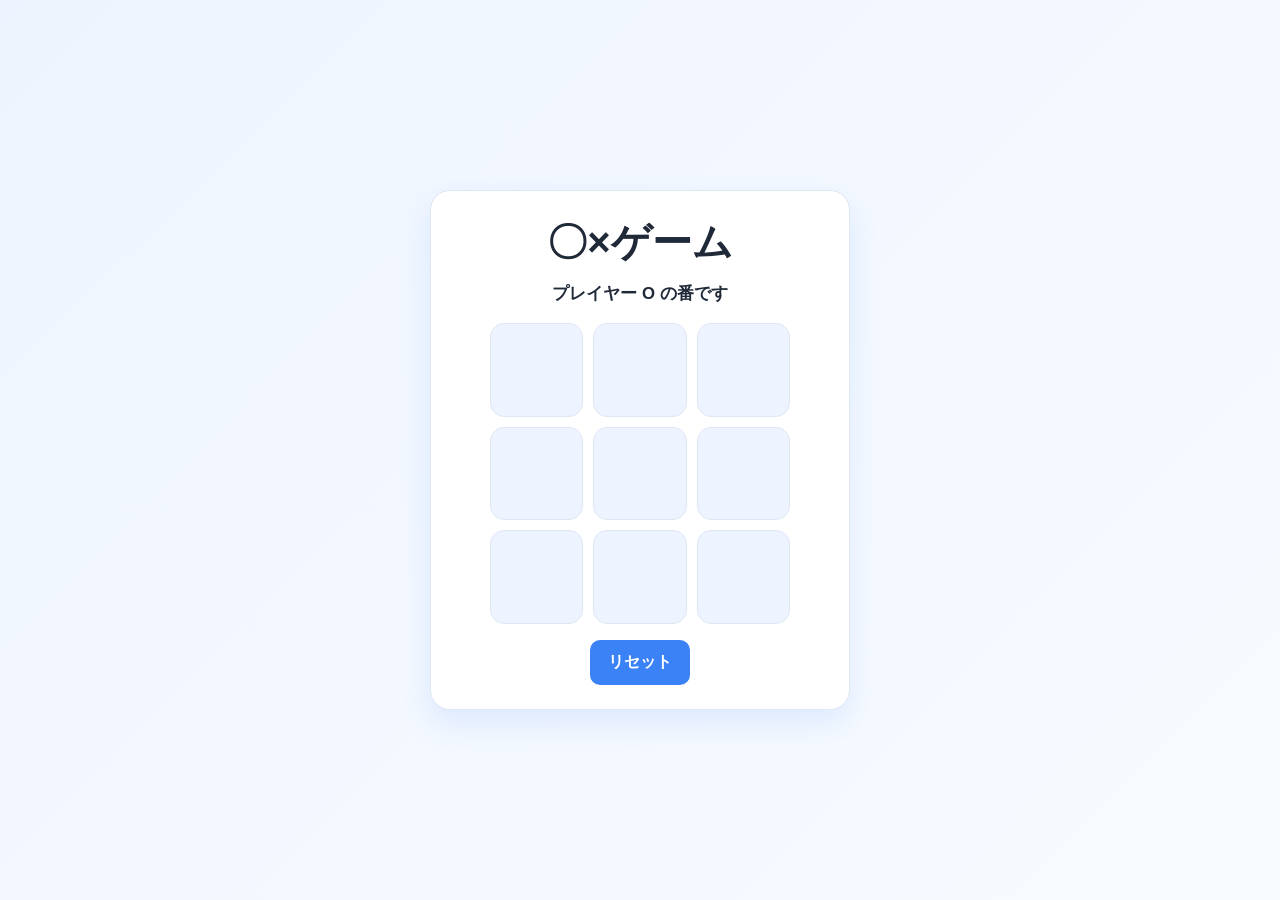
==== src/index.html @ 6eb696a5 "Improve accessibility: add aria-live to status; prepare for keyboard support" ====
<!doctype html>
<html lang="ja">
<head>
  <meta charset="UTF-8" />
  <meta name="viewport" content="width=device-width, initial-scale=1.0" />
  <title>〇×ゲーム</title>
  <link rel="stylesheet" href="./style.css" />
</head>
<body>
  <main class="game">
    <h1>〇×ゲーム</h1>
    <!-- aria-live でスクリーンリーダーに通知されるようにします -->
    <p id="status" class="status" role="status" aria-live="polite">プレイヤー O の番です</p>

    <div id="board" class="board" role="grid" aria-label="3×3のマス">
      <button class="cell" data-index="0" aria-label="1つ目のマス"></button>
      <button class="cell" data-index="1" aria-label="2つ目のマス"></button>
      <button class="cell" data-index="2" aria-label="3つ目のマス"></button>
      <button class="cell" data-index="3" aria-label="4つ目のマス"></button>
      <button class="cell" data-index="4" aria-label="5つ目のマス"></button>
      <button class="cell" data-index="5" aria-label="6つ目のマス"></button>
      <button class="cell" data-index="6" aria-label="7つ目のマス"></button>
      <button class="cell" data-index="7" aria-label="8つ目のマス"></button>
      <button class="cell" data-index="8" aria-label="9つ目のマス"></button>
    </div>

    <button id="reset" class="reset-btn">リセット</button>
  </main>

  <script src="./script.js"></script>
</body>
</html>
---- src/style.css ----
:root {
  --bg: #f5f7fb;
  --panel: #ffffff;
  --line: #dfe7f3;
  --text: #1f2937;
  --primary: #3b82f6;
  --primary-dark: #2563eb;
  --o-color: #ff6b6b;
  --x-color: #4dabf7;
  --empty: #eef4ff;
}

* {
  box-sizing: border-box;
}

body {
  margin: 0;
  min-height: 100vh;
  display: grid;
  place-items: center;
  background: linear-gradient(135deg, #eef4ff, #f8fbff);
  font-family: "Segoe UI", "Yu Gothic", sans-serif;
  color: var(--text);
}

.game {
  width: min(90vw, 420px);
  padding: 24px 20px;
  background: var(--panel);
  border: 1px solid var(--line);
  border-radius: 20px;
  box-shadow: 0 14px 30px rgba(59, 130, 246, 0.12);
  text-align: center;
}

h1 {
  margin: 0 0 12px;
  font-size: clamp(2rem, 5vw, 2.5rem);
}

.status {
  margin: 0 0 18px;
  font-size: 1.05rem;
  font-weight: 600;
}

.board {
  display: grid;
  grid-template-columns: repeat(3, minmax(80px, 1fr));
  gap: 10px;
  margin: 0 auto 16px;
  width: min(100%, 300px);
}

.cell {
  width: 100%;
  aspect-ratio: 1;
  font-size: clamp(2rem, 6vw, 3rem);
  font-weight: 700;
  border: 1px solid var(--line);
  border-radius: 14px;
  background: var(--empty);
  color: var(--text);
  cursor: pointer;
  transition: transform 0.15s ease, box-shadow 0.15s ease, border-color 0.15s ease;
}

.cell:hover:not(:disabled) {
  transform: translateY(-2px);
  border-color: var(--primary);
  box-shadow: 0 6px 12px rgba(59, 130, 246, 0.12);
}

.cell:disabled {
  cursor: default;
}

.cell.o {
  color: var(--o-color);
}

.cell.x {
  color: var(--x-color);
}

.reset-btn {
  padding: 12px 18px;
  border: none;
  border-radius: 10px;
  background: var(--primary);
  color: white;
  font-size: 1rem;
  font-weight: 600;
  cursor: pointer;
  transition: background 0.2s ease, transform 0.15s ease;
}

.reset-btn:hover {
  background: var(--primary-dark);
  transform: translateY(-1px);
}
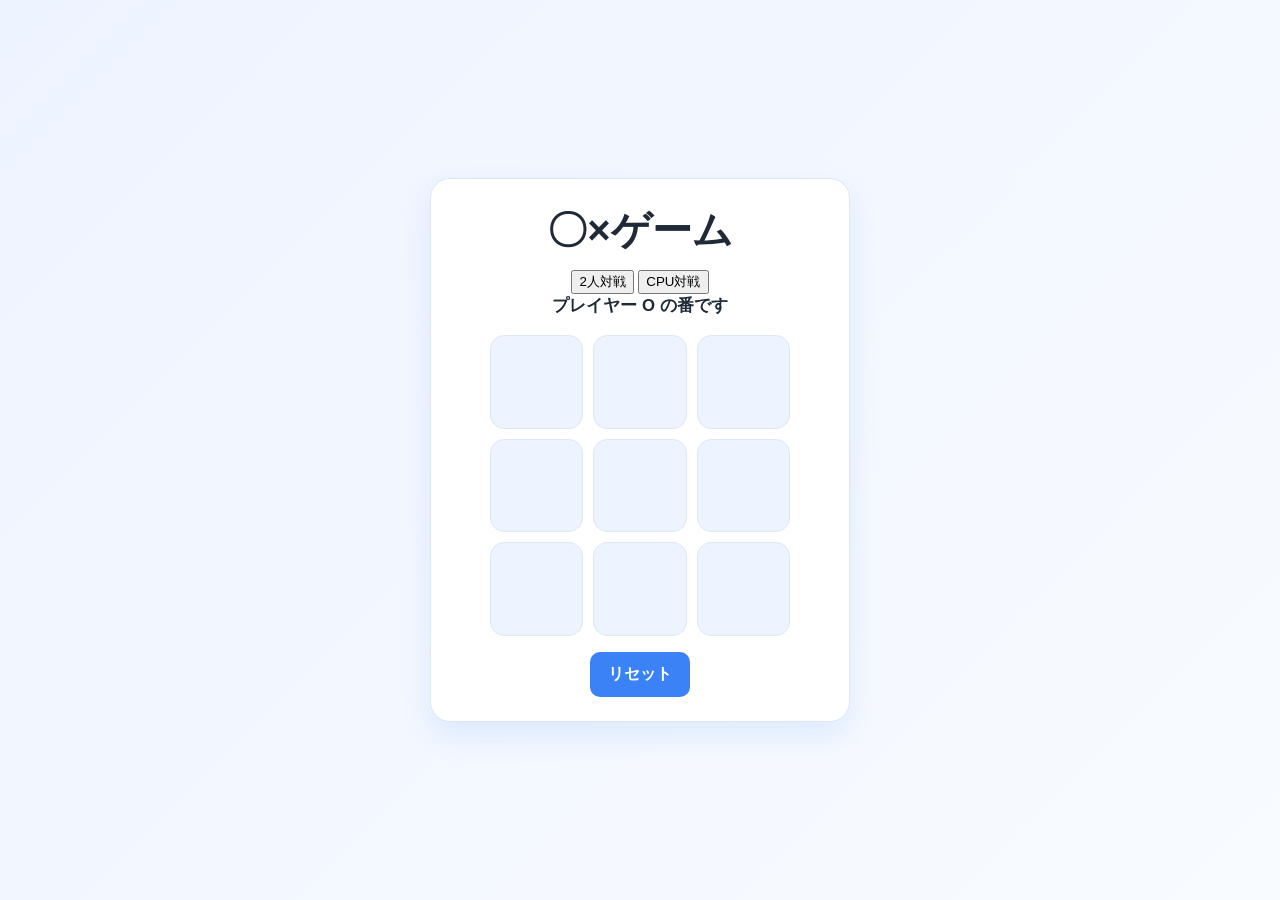
==== commit 768bfd82: "Add CPU mode toggle and improved game controls for Tic-Tac-Toe" ====
--- a/src/index.html
+++ b/src/index.html
@@ -9,22 +9,27 @@
 <body>
   <main class="game">
     <h1>〇×ゲーム</h1>
-    <!-- aria-live でスクリーンリーダーに通知されるようにします -->
+
+    <div class="mode-switch" aria-label="対戦モード選択">
+      <button class="mode-btn active" data-mode="pvp" type="button">2人対戦</button>
+      <button class="mode-btn" data-mode="cpu" type="button">CPU対戦</button>
+    </div>
+
     <p id="status" class="status" role="status" aria-live="polite">プレイヤー O の番です</p>
 
     <div id="board" class="board" role="grid" aria-label="3×3のマス">
-      <button class="cell" data-index="0" aria-label="1つ目のマス"></button>
-      <button class="cell" data-index="1" aria-label="2つ目のマス"></button>
-      <button class="cell" data-index="2" aria-label="3つ目のマス"></button>
-      <button class="cell" data-index="3" aria-label="4つ目のマス"></button>
-      <button class="cell" data-index="4" aria-label="5つ目のマス"></button>
-      <button class="cell" data-index="5" aria-label="6つ目のマス"></button>
-      <button class="cell" data-index="6" aria-label="7つ目のマス"></button>
-      <button class="cell" data-index="7" aria-label="8つ目のマス"></button>
-      <button class="cell" data-index="8" aria-label="9つ目のマス"></button>
+      <button class="cell" data-index="0" aria-label="1つ目のマス" type="button"></button>
+      <button class="cell" data-index="1" aria-label="2つ目のマス" type="button"></button>
+      <button class="cell" data-index="2" aria-label="3つ目のマス" type="button"></button>
+      <button class="cell" data-index="3" aria-label="4つ目のマス" type="button"></button>
+      <button class="cell" data-index="4" aria-label="5つ目のマス" type="button"></button>
+      <button class="cell" data-index="5" aria-label="6つ目のマス" type="button"></button>
+      <button class="cell" data-index="6" aria-label="7つ目のマス" type="button"></button>
+      <button class="cell" data-index="7" aria-label="8つ目のマス" type="button"></button>
+      <button class="cell" data-index="8" aria-label="9つ目のマス" type="button"></button>
     </div>
 
-    <button id="reset" class="reset-btn">リセット</button>
+    <button id="reset" class="reset-btn" type="button">リセット</button>
   </main>
 
   <script src="./script.js"></script>
--- a/src/style.css
+++ b/src/style.css
@@ -66,6 +66,12 @@
   transition: transform 0.15s ease, box-shadow 0.15s ease, border-color 0.15s ease;
 }
 
+/* フォーカスの可視化: キーボードユーザーが現在どのセルにフォーカスしているか分かるようにする */
+.cell:focus {
+  outline: 3px solid rgba(59,130,246,0.18);
+  outline-offset: 3px;
+}
+
 .cell:hover:not(:disabled) {
   transform: translateY(-2px);
   border-color: var(--primary);
@@ -84,6 +90,13 @@
   color: var(--x-color);
 }
 
+/* 勝利パターンの強調表示 */
+.cell.win {
+  background: linear-gradient(180deg, rgba(255,255,255,0.02), rgba(59,130,246,0.06));
+  border-color: var(--primary);
+  box-shadow: 0 8px 18px rgba(59,130,246,0.14);
+}
+
 .reset-btn {
   padding: 12px 18px;
   border: none;
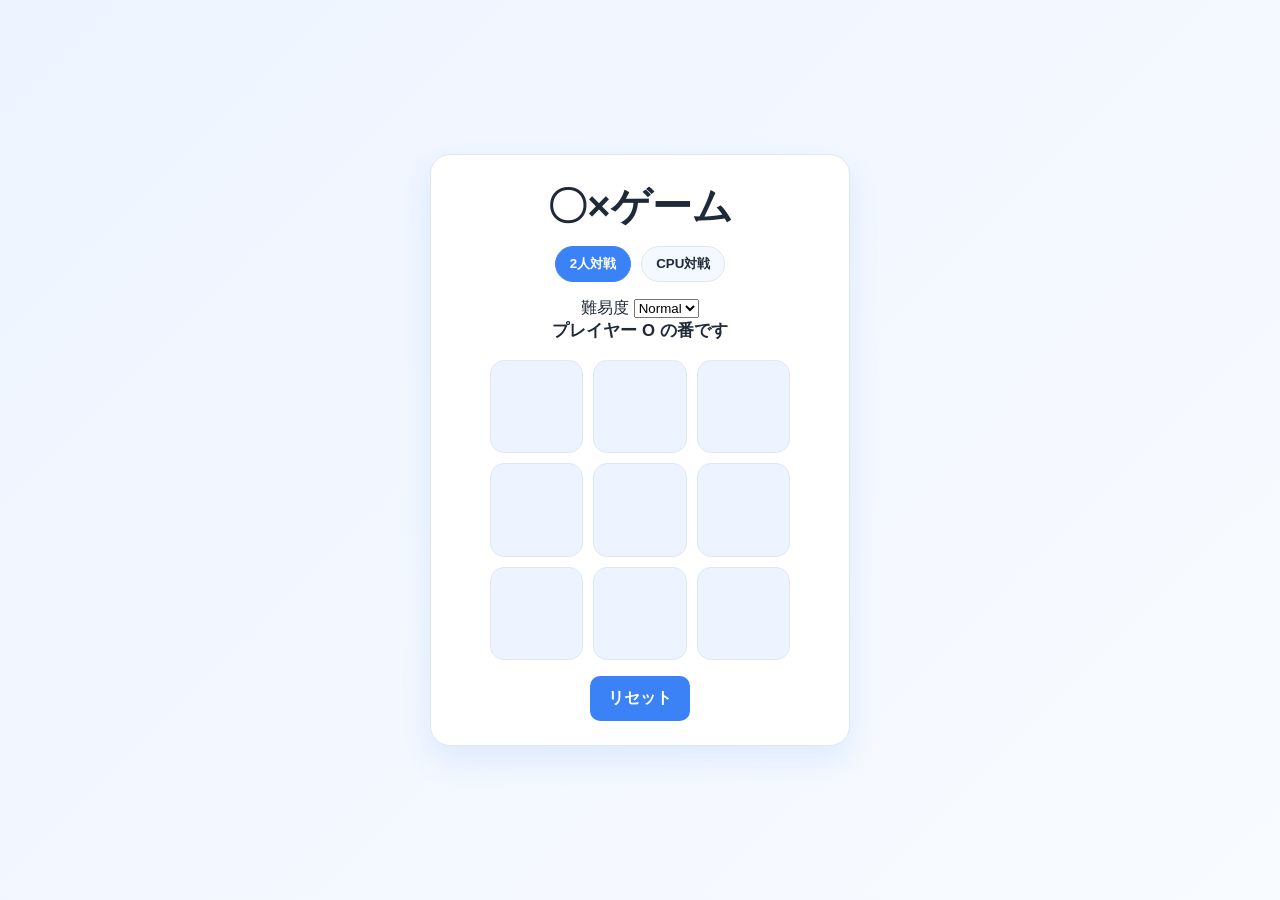
==== commit a4b80c84: "Add difficulty selection toolbar to index.html Added a difficulty selection toolbar with options for" ====
--- a/src/index.html
+++ b/src/index.html
@@ -13,6 +13,15 @@
     <div class="mode-switch" aria-label="対戦モード選択">
       <button class="mode-btn active" data-mode="pvp" type="button">2人対戦</button>
       <button class="mode-btn" data-mode="cpu" type="button">CPU対戦</button>
+    </div>
+
+    <div class="toolbar" aria-label="難易度設定">
+      <label for="difficulty">難易度</label>
+      <select id="difficulty" aria-label="難易度">
+        <option value="easy">Easy</option>
+        <option value="normal" selected>Normal</option>
+        <option value="hard">Hard</option>
+      </select>
     </div>
 
     <p id="status" class="status" role="status" aria-live="polite">プレイヤー O の番です</p>
--- a/src/style.css
+++ b/src/style.css
@@ -8,6 +8,7 @@
   --o-color: #ff6b6b;
   --x-color: #4dabf7;
   --empty: #eef4ff;
+  --win-glow: rgba(59, 130, 246, 0.2);
 }
 
 * {
@@ -39,6 +40,30 @@
   font-size: clamp(2rem, 5vw, 2.5rem);
 }
 
+.mode-switch {
+  display: flex;
+  justify-content: center;
+  gap: 10px;
+  margin-bottom: 16px;
+}
+
+.mode-btn {
+  border: 1px solid var(--line);
+  border-radius: 999px;
+  background: #f4f8ff;
+  color: var(--text);
+  padding: 8px 14px;
+  font-weight: 600;
+  cursor: pointer;
+  transition: all 0.2s ease;
+}
+
+.mode-btn.active {
+  background: var(--primary);
+  color: #fff;
+  border-color: var(--primary);
+}
+
 .status {
   margin: 0 0 18px;
   font-size: 1.05rem;
@@ -64,9 +89,10 @@
   color: var(--text);
   cursor: pointer;
   transition: transform 0.15s ease, box-shadow 0.15s ease, border-color 0.15s ease;
+  position: relative;
+  overflow: hidden;
 }
 
-/* フォーカスの可視化: キーボードユーザーが現在どのセルにフォーカスしているか分かるようにする */
 .cell:focus {
   outline: 3px solid rgba(59,130,246,0.18);
   outline-offset: 3px;
@@ -90,11 +116,20 @@
   color: var(--x-color);
 }
 
-/* 勝利パターンの強調表示 */
 .cell.win {
-  background: linear-gradient(180deg, rgba(255,255,255,0.02), rgba(59,130,246,0.06));
+  animation: winPulse 0.7s ease-in-out infinite alternate;
   border-color: var(--primary);
-  box-shadow: 0 8px 18px rgba(59,130,246,0.14);
+  background: linear-gradient(180deg, rgba(255,255,255,0.04), rgba(59,130,246,0.12));
+  box-shadow: 0 0 0 4px var(--win-glow);
+}
+
+@keyframes winPulse {
+  from {
+    transform: scale(1);
+  }
+  to {
+    transform: scale(1.07);
+  }
 }
 
 .reset-btn {
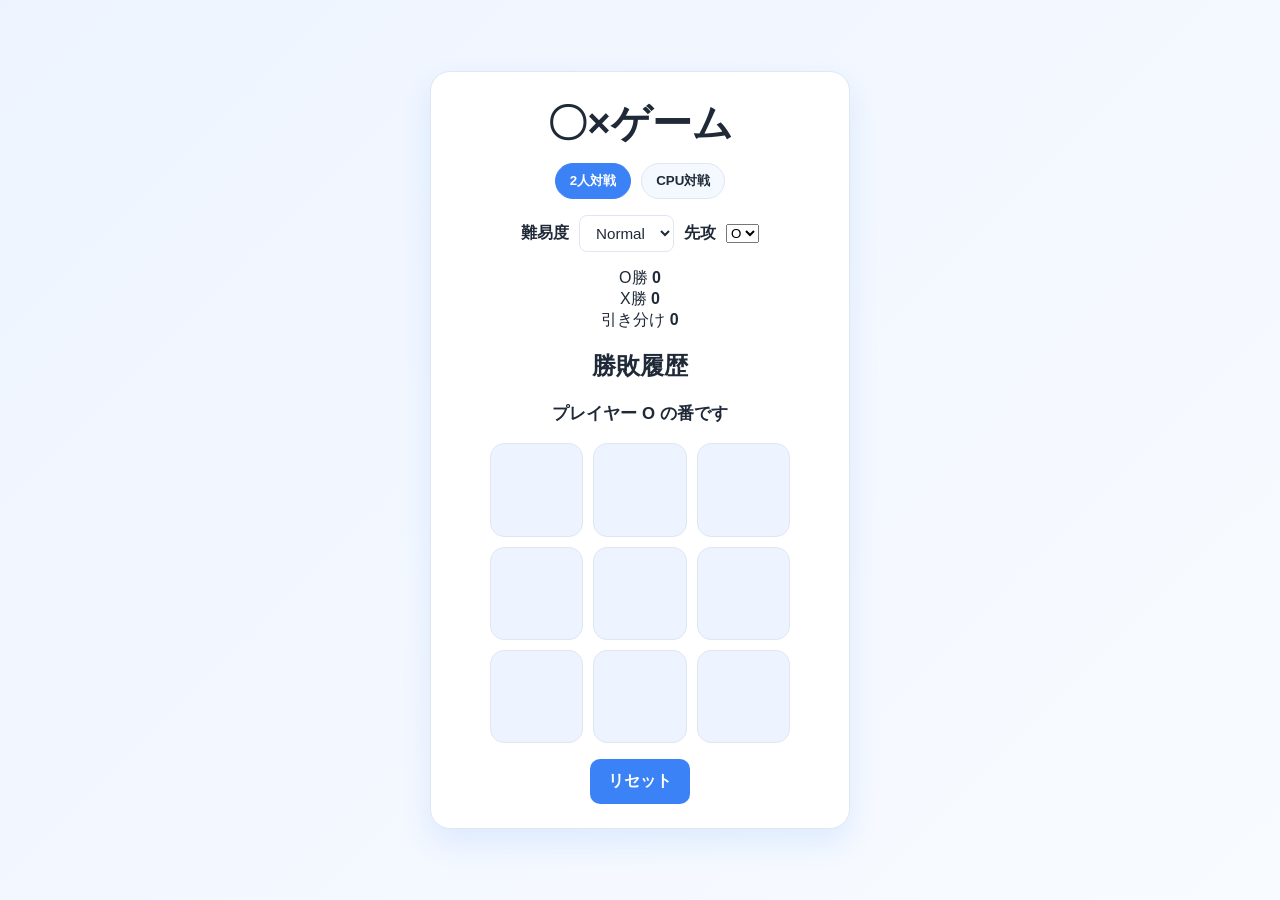
==== commit 9b1a8d4d: "Enhance game UI with settings and score tracking Added difficulty and starting player selection, alo" ====
--- a/src/index.html
+++ b/src/index.html
@@ -15,13 +15,39 @@
       <button class="mode-btn" data-mode="cpu" type="button">CPU対戦</button>
     </div>
 
-    <div class="toolbar" aria-label="難易度設定">
+    <div class="toolbar" aria-label="設定">
       <label for="difficulty">難易度</label>
       <select id="difficulty" aria-label="難易度">
         <option value="easy">Easy</option>
         <option value="normal" selected>Normal</option>
         <option value="hard">Hard</option>
       </select>
+
+      <label for="start-player">先攻</label>
+      <select id="start-player" aria-label="先攻選択">
+        <option value="O" selected>O</option>
+        <option value="X">X</option>
+      </select>
+    </div>
+
+    <div class="scoreboard">
+      <div class="score-box">
+        <span>O勝</span>
+        <strong id="score-o">0</strong>
+      </div>
+      <div class="score-box">
+        <span>X勝</span>
+        <strong id="score-x">0</strong>
+      </div>
+      <div class="score-box">
+        <span>引き分け</span>
+        <strong id="score-draw">0</strong>
+      </div>
+    </div>
+
+    <div class="history-panel">
+      <h2>勝敗履歴</h2>
+      <ul id="history-list"></ul>
     </div>
 
     <p id="status" class="status" role="status" aria-live="polite">プレイヤー O の番です</p>
--- a/src/style.css
+++ b/src/style.css
@@ -62,6 +62,24 @@
   background: var(--primary);
   color: #fff;
   border-color: var(--primary);
+}
+
+.toolbar {
+  display: flex;
+  align-items: center;
+  justify-content: center;
+  gap: 10px;
+  margin-bottom: 16px;
+  font-weight: 600;
+}
+
+#difficulty {
+  border: 1px solid var(--line);
+  border-radius: 8px;
+  padding: 8px 12px;
+  font-size: 0.95rem;
+  background: #fff;
+  color: var(--text);
 }
 
 .status {
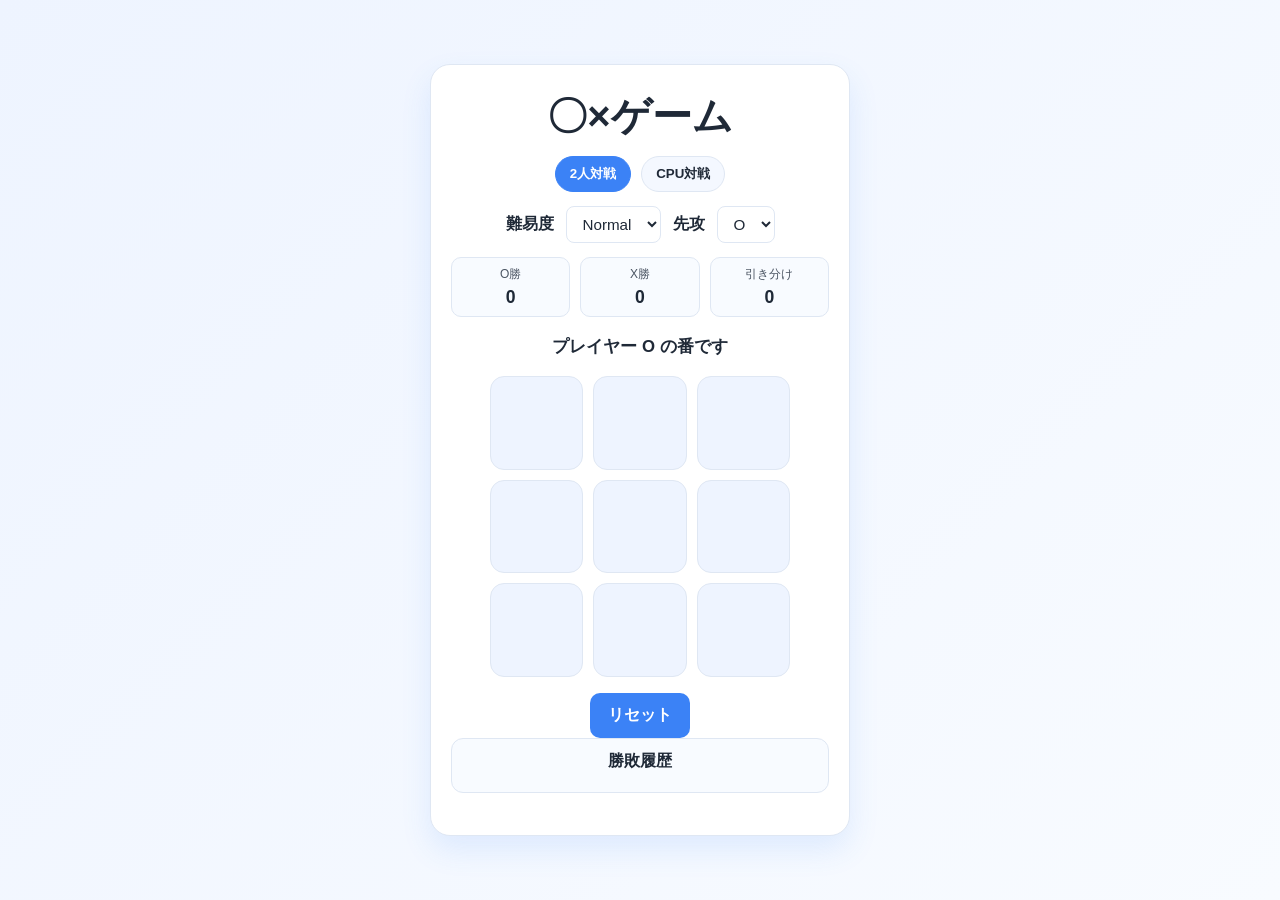
==== commit 36a8abe7: "Restore history panel in index.html" ====
--- a/src/index.html
+++ b/src/index.html
@@ -45,10 +45,7 @@
       </div>
     </div>
 
-    <div class="history-panel">
-      <h2>勝敗履歴</h2>
-      <ul id="history-list"></ul>
-    </div>
+
 
     <p id="status" class="status" role="status" aria-live="polite">プレイヤー O の番です</p>
 
@@ -65,6 +62,12 @@
     </div>
 
     <button id="reset" class="reset-btn" type="button">リセット</button>
+
+        <div class="history-panel">
+      <h2>勝敗履歴</h2>
+      <ul id="history-list"></ul>
+    </div>
+    
   </main>
 
   <script src="./script.js"></script>
--- a/src/style.css
+++ b/src/style.css
@@ -44,7 +44,7 @@
   display: flex;
   justify-content: center;
   gap: 10px;
-  margin-bottom: 16px;
+  margin-bottom: 14px;
 }
 
 .mode-btn {
@@ -66,20 +66,81 @@
 
 .toolbar {
   display: flex;
+  flex-wrap: wrap;
+  justify-content: center;
   align-items: center;
-  justify-content: center;
-  gap: 10px;
-  margin-bottom: 16px;
-  font-weight: 600;
-}
-
-#difficulty {
+  gap: 8px 12px;
+  margin-bottom: 14px;
+  font-weight: 600;
+}
+
+#difficulty,
+#start-player {
   border: 1px solid var(--line);
   border-radius: 8px;
   padding: 8px 12px;
+  background: #fff;
+  color: var(--text);
   font-size: 0.95rem;
+}
+
+.scoreboard {
+  display: grid;
+  grid-template-columns: repeat(3, minmax(70px, 1fr));
+  gap: 10px;
+  margin-bottom: 18px;
+}
+
+.score-box {
+  background: #f8fbff;
+  border: 1px solid var(--line);
+  border-radius: 10px;
+  padding: 8px 6px;
+  display: flex;
+  flex-direction: column;
+  gap: 4px;
+}
+
+.score-box span {
+  font-size: 0.75rem;
+  color: #4b5563;
+}
+
+.score-box strong {
+  font-size: 1.1rem;
+}
+
+.history-panel {
+  margin-bottom: 18px;
+  background: #f8fbff;
+  border: 1px solid var(--line);
+  border-radius: 12px;
+  padding: 12px 10px;
+}
+
+.history-panel h2 {
+  margin: 0 0 8px;
+  font-size: 1rem;
+}
+
+#history-list {
+  list-style: none;
+  margin: 0;
+  padding: 0;
+  max-height: 120px;
+  overflow-y: auto;
+  display: flex;
+  flex-direction: column;
+  gap: 6px;
+}
+
+#history-list li {
   background: #fff;
-  color: var(--text);
+  border: 1px solid var(--line);
+  border-radius: 8px;
+  padding: 6px 8px;
+  text-align: left;
+  font-size: 0.85rem;
 }
 
 .status {
@@ -142,12 +203,8 @@
 }
 
 @keyframes winPulse {
-  from {
-    transform: scale(1);
-  }
-  to {
-    transform: scale(1.07);
-  }
+  from { transform: scale(1); }
+  to { transform: scale(1.07); }
 }
 
 .reset-btn {
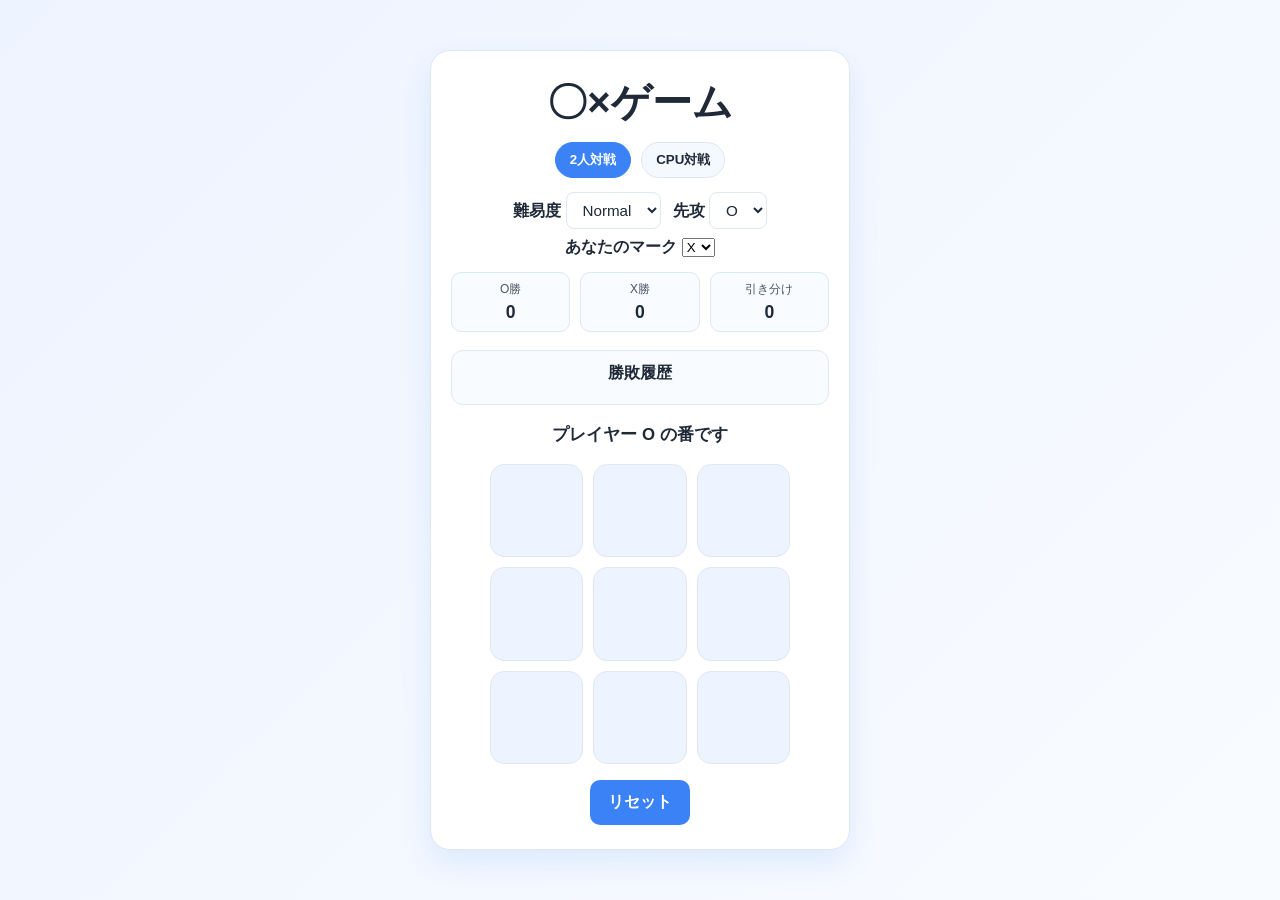
==== commit 3fb0975c: "Refactor HTML structure and add history panel Added difficulty and starting player selection fields " ====
--- a/src/index.html
+++ b/src/index.html
@@ -16,18 +16,30 @@
     </div>
 
     <div class="toolbar" aria-label="設定">
-      <label for="difficulty">難易度</label>
-      <select id="difficulty" aria-label="難易度">
-        <option value="easy">Easy</option>
-        <option value="normal" selected>Normal</option>
-        <option value="hard">Hard</option>
-      </select>
+      <div class="field">
+        <label for="difficulty">難易度</label>
+        <select id="difficulty" aria-label="難易度">
+          <option value="easy">Easy</option>
+          <option value="normal" selected>Normal</option>
+          <option value="hard">Hard</option>
+        </select>
+      </div>
 
-      <label for="start-player">先攻</label>
-      <select id="start-player" aria-label="先攻選択">
-        <option value="O" selected>O</option>
-        <option value="X">X</option>
-      </select>
+      <div class="field">
+        <label for="start-player">先攻</label>
+        <select id="start-player" aria-label="先攻選択">
+          <option value="O" selected>O</option>
+          <option value="X">X</option>
+        </select>
+      </div>
+
+      <div id="cpu-mark-container" class="field hidden">
+        <label for="human-mark">あなたのマーク</label>
+        <select id="human-mark" aria-label="あなたのマーク選択">
+          <option value="X" selected>X</option>
+          <option value="O">O</option>
+        </select>
+      </div>
     </div>
 
     <div class="scoreboard">
@@ -45,7 +57,10 @@
       </div>
     </div>
 
-
+    <div class="history-panel">
+      <h2>勝敗履歴</h2>
+      <ul id="history-list"></ul>
+    </div>
 
     <p id="status" class="status" role="status" aria-live="polite">プレイヤー O の番です</p>
 
@@ -62,12 +77,6 @@
     </div>
 
     <button id="reset" class="reset-btn" type="button">リセット</button>
-
-        <div class="history-panel">
-      <h2>勝敗履歴</h2>
-      <ul id="history-list"></ul>
-    </div>
-    
   </main>
 
   <script src="./script.js"></script>
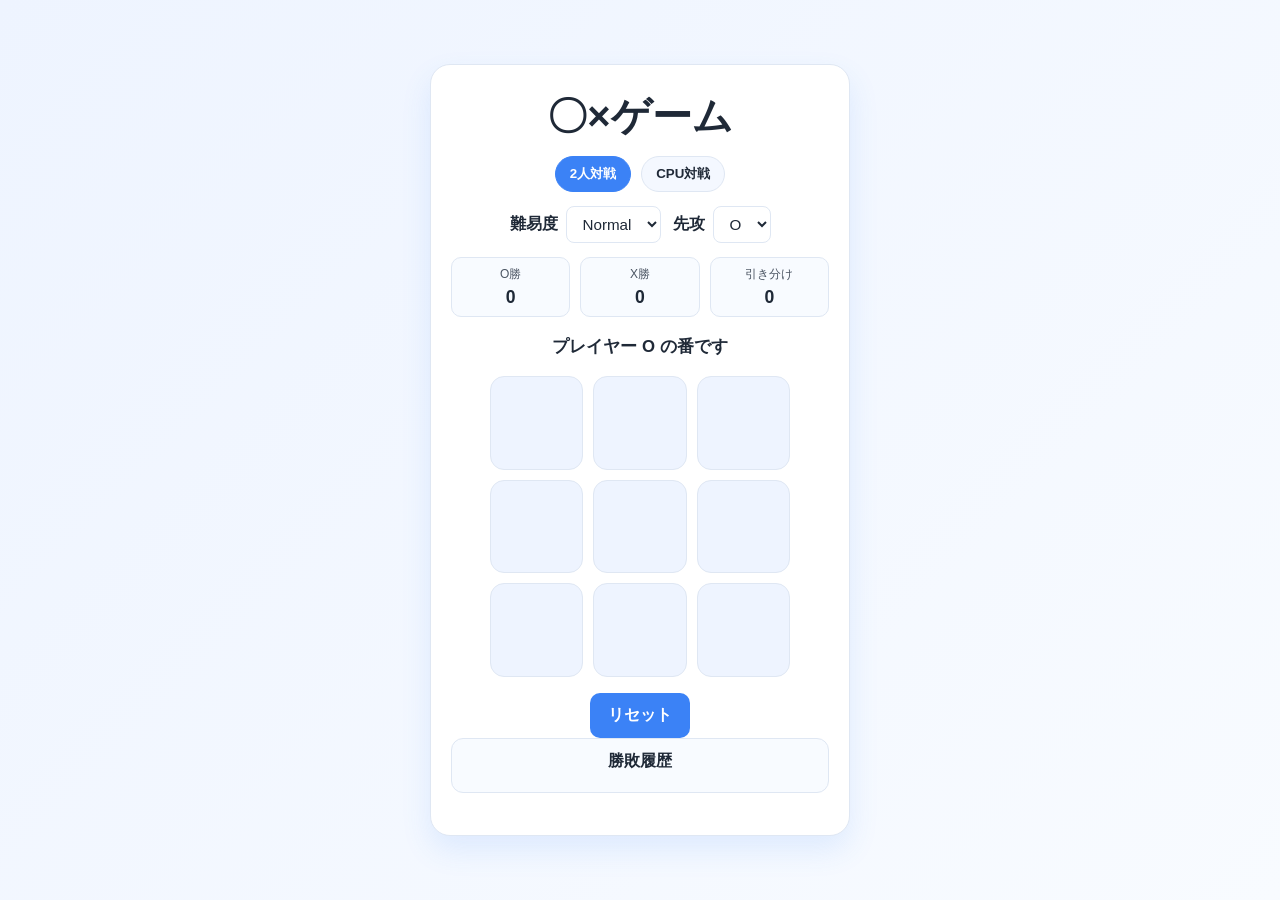
==== commit 82e60ceb: "Restore history panel in index.html" ====
--- a/src/index.html
+++ b/src/index.html
@@ -57,10 +57,7 @@
       </div>
     </div>
 
-    <div class="history-panel">
-      <h2>勝敗履歴</h2>
-      <ul id="history-list"></ul>
-    </div>
+
 
     <p id="status" class="status" role="status" aria-live="polite">プレイヤー O の番です</p>
 
@@ -77,6 +74,12 @@
     </div>
 
     <button id="reset" class="reset-btn" type="button">リセット</button>
+
+        <div class="history-panel">
+      <h2>勝敗履歴</h2>
+      <ul id="history-list"></ul>
+    </div>
+    
   </main>
 
   <script src="./script.js"></script>
--- a/src/style.css
+++ b/src/style.css
@@ -74,8 +74,19 @@
   font-weight: 600;
 }
 
+.field {
+  display: flex;
+  align-items: center;
+  gap: 8px;
+}
+
+.hidden {
+  display: none;
+}
+
 #difficulty,
-#start-player {
+#start-player,
+#human-mark {
   border: 1px solid var(--line);
   border-radius: 8px;
   padding: 8px 12px;
@@ -203,8 +214,12 @@
 }
 
 @keyframes winPulse {
-  from { transform: scale(1); }
-  to { transform: scale(1.07); }
+  from {
+    transform: scale(1);
+  }
+  to {
+    transform: scale(1.07);
+  }
 }
 
 .reset-btn {
